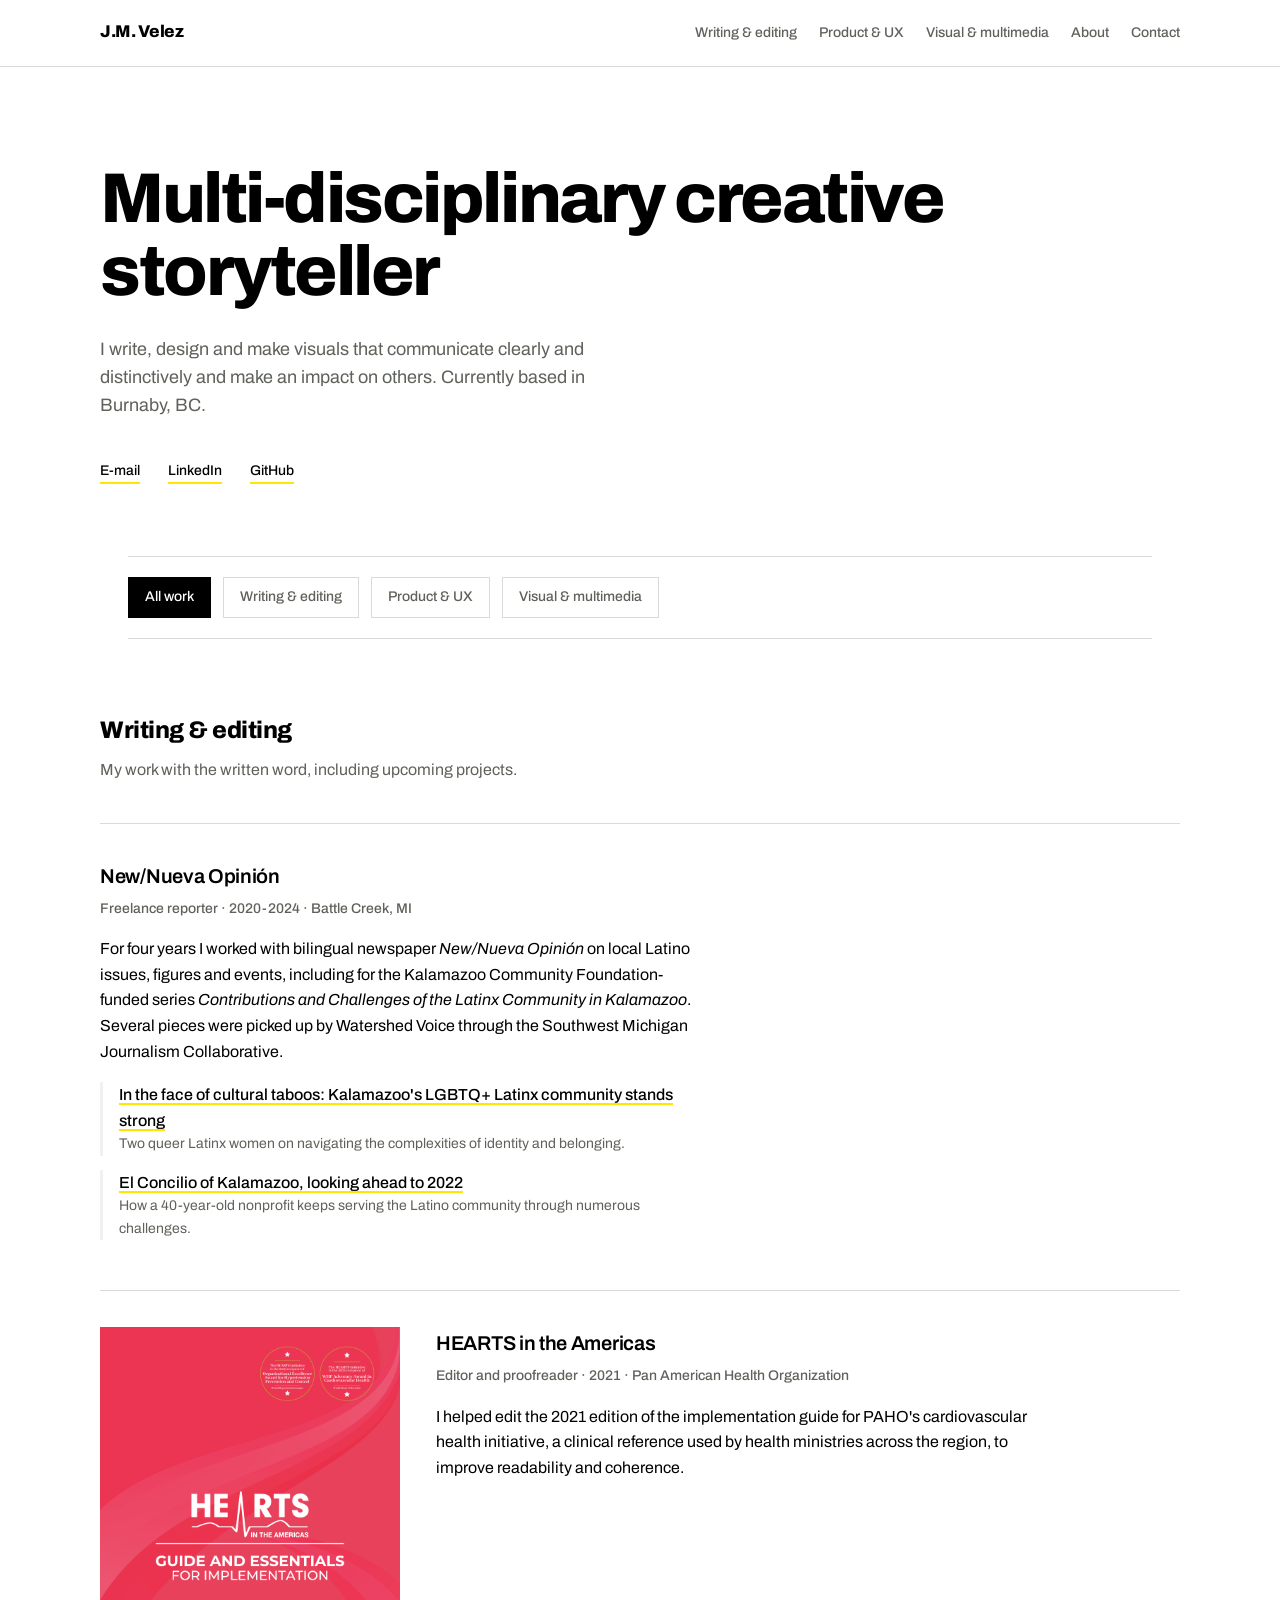
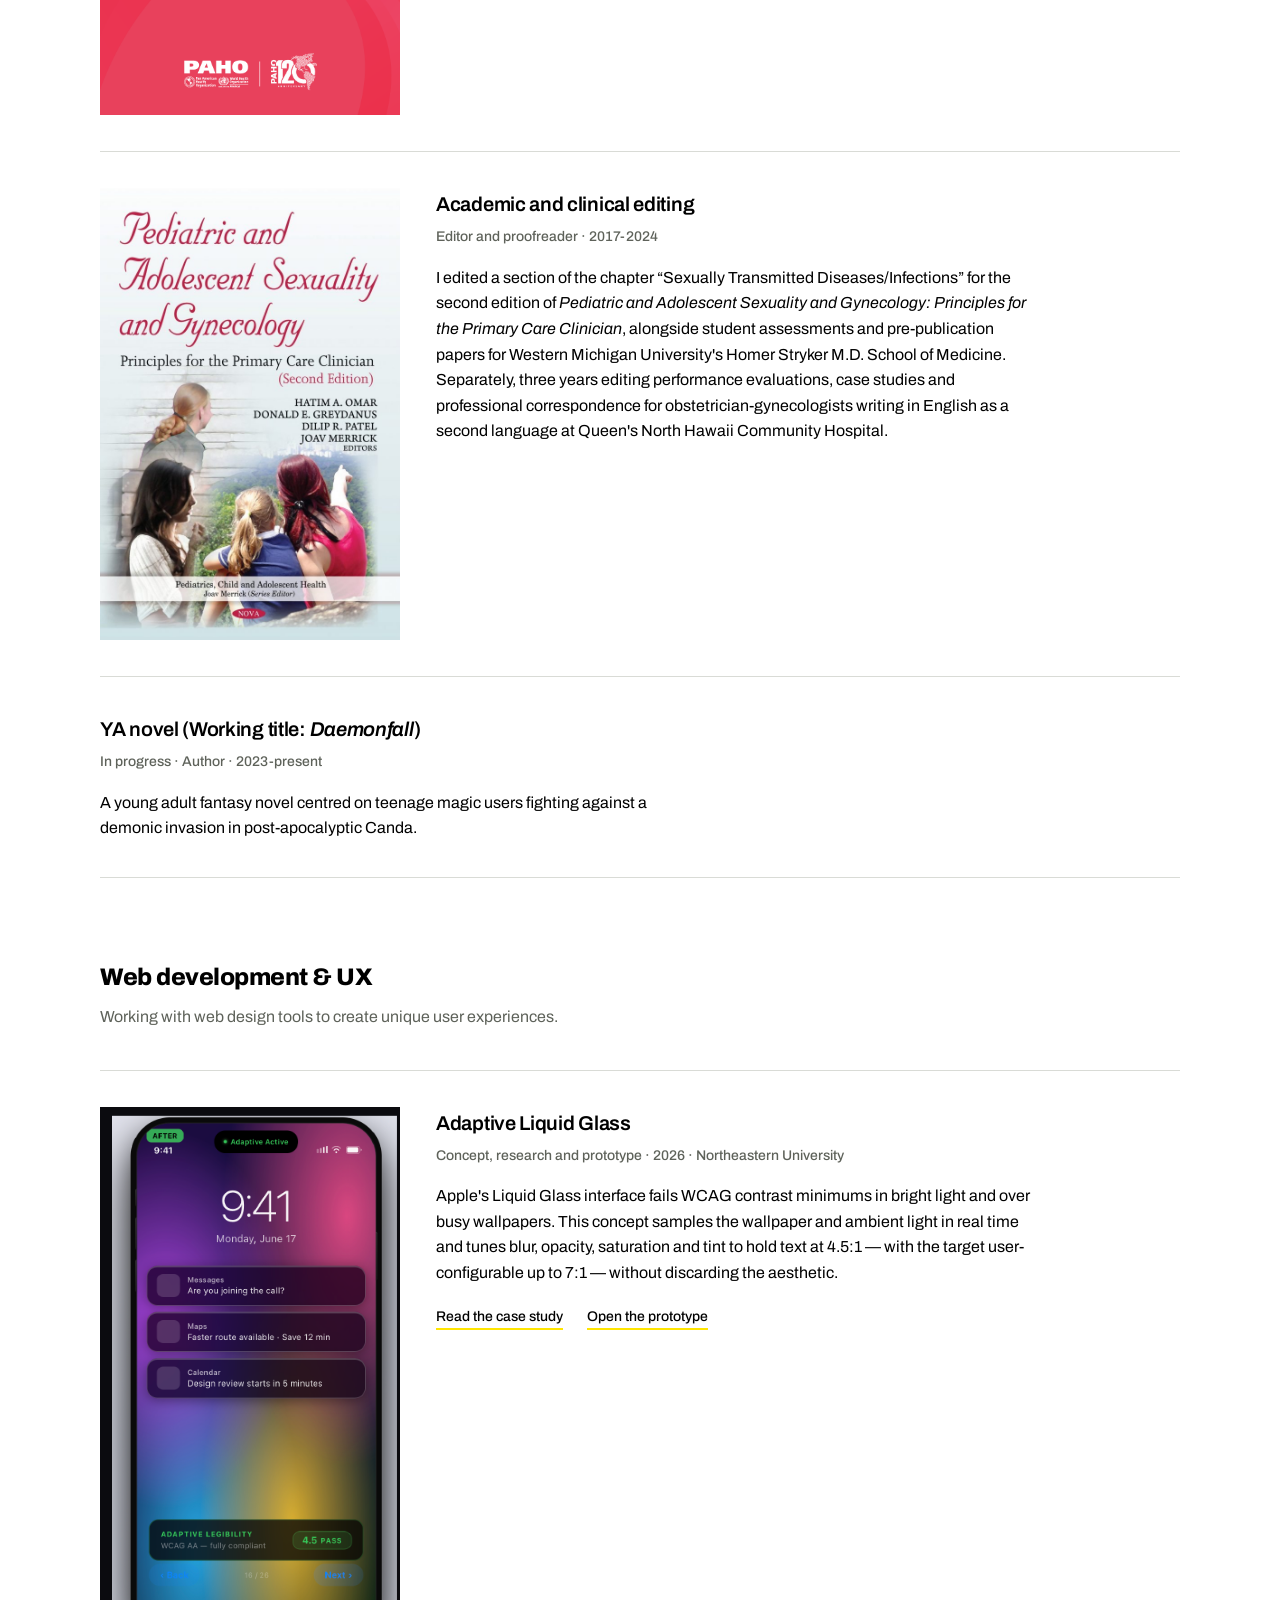
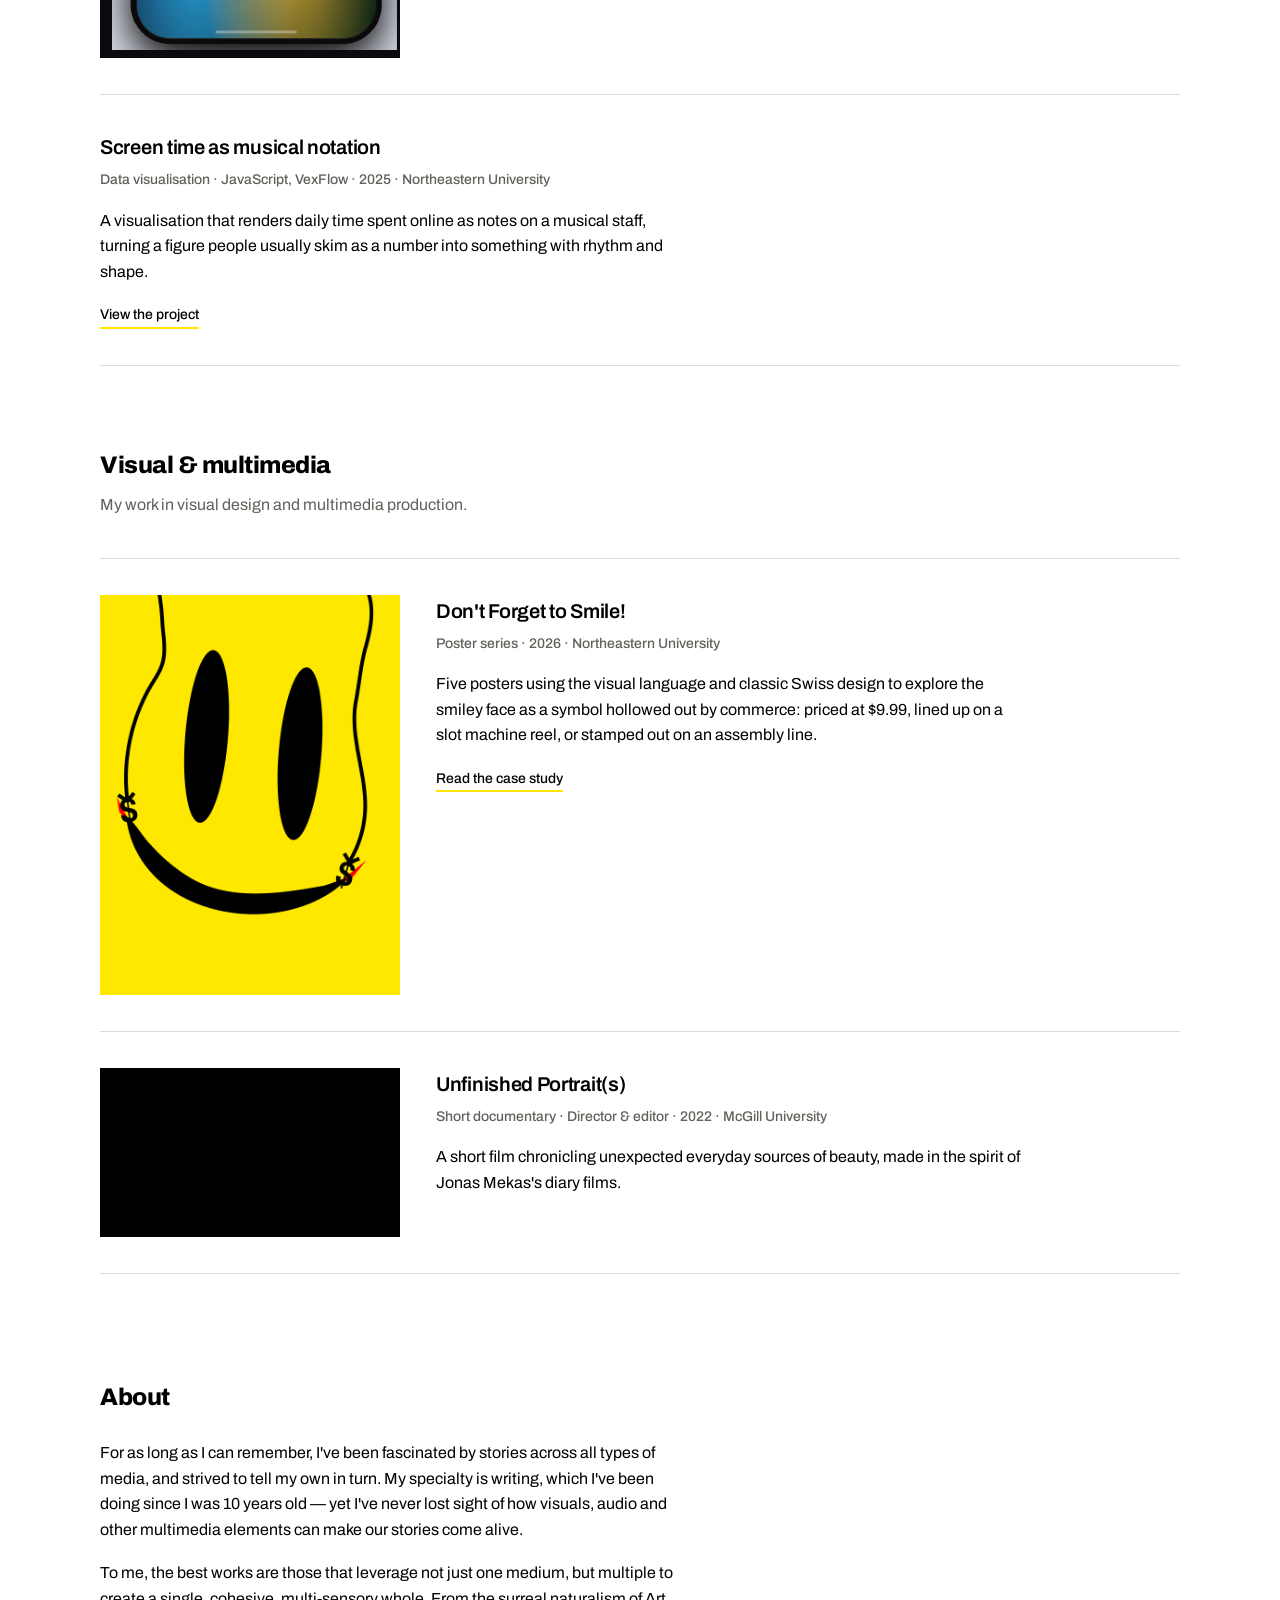
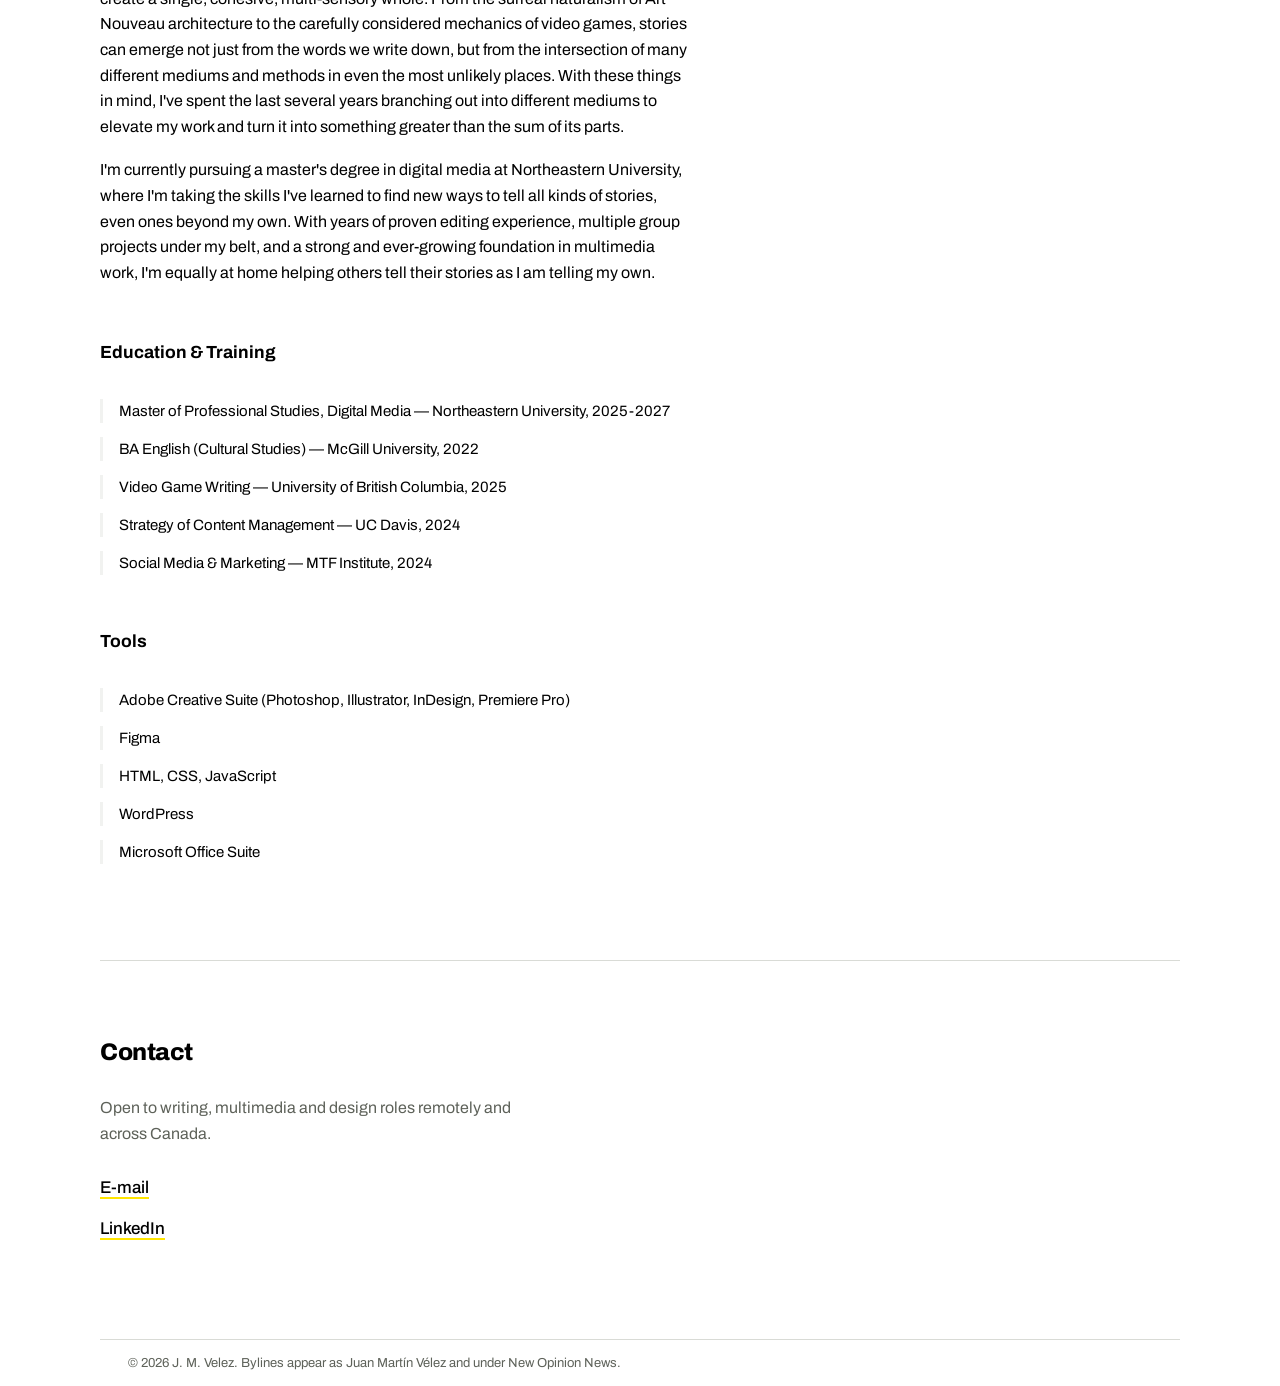
==== index.html @ f10f0e11 "Add files via upload" ====
<!DOCTYPE html>
<html lang="en">
<head>
<meta charset="utf-8">
<meta name="viewport" content="width=device-width, initial-scale=1">
<title>J.M. Velez — Multi-disciplinary storyteller</title>
<meta name="description" content="Portfolio of J.M. Velez: bilingual reporting and editing, UX and product design, and graphic design. Based in Burnaby, BC.">
<link rel="preconnect" href="https://fonts.googleapis.com">
<link rel="preconnect" href="https://fonts.gstatic.com" crossorigin>
<link href="https://fonts.googleapis.com/css2?family=Archivo:wght@400;500;600;800&display=swap" rel="stylesheet">
<link rel="stylesheet" href="style.css">
</head>
<body>

<header class="masthead">
  <div class="shell masthead-inner">
    <a class="wordmark" href="#top">J.M. Velez</a>
    <nav>
      <a href="#writing">Writing &amp; editing</a>
      <a href="#product">Product &amp; UX</a>
      <a href="#visual">Visual &amp; multimedia</a>
      <a href="#about">About</a>
      <a href="#contact">Contact</a>
    </nav>
  </div>
</header>

<main id="top">

<!-- ===== HERO — rewrite in your own voice ===== -->
<section class="shell hero">
  <h1>Multi-disciplinary creative storyteller</h1>
  <p>I write, design and make visuals that communicate clearly and distinctively and make an impact on others. Currently based in Burnaby, BC.</p>
  <div class="hero-meta">
    <a href="mailto:jmvelez1196a@gmail.com">E-mail</a>
    <a href="https://www.linkedin.com/in/jmvelezwriting/">LinkedIn</a>
    <a href="https://github.com/aoiihana">GitHub</a>
  </div>
</section>

<div class="shell">
  <div class="filter" role="group" aria-label="Filter work by discipline">
    <button type="button" data-track="all" aria-pressed="true">All work</button>
    <button type="button" data-track="writing" aria-pressed="false">Writing &amp; editing</button>
    <button type="button" data-track="product" aria-pressed="false">Product &amp; UX</button>
    <button type="button" data-track="visual" aria-pressed="false">Visual &amp; multimedia</button>
  </div>
</div> 

<!-- ===== WRITING ===== -->
<section class="shell track" id="writing" data-track="writing">
  <h2>Writing &amp; editing</h2>
  <p class="track-note">My work with the written word, including upcoming projects. </p>

  <article class="entry wide">
    <div>
      <h3>New/Nueva Opinión</h3>
      <p class="role">Freelance reporter · 2020-2024 · Battle Creek, MI</p>
      <p class="blurb">For four years I worked with bilingual newspaper <em>New/Nueva Opinión</em> on local Latino issues, figures and events, including for the Kalamazoo Community Foundation-funded series <em>Contributions and Challenges of the Latinx Community
         in Kalamazoo</em>. Several
         pieces were picked up by Watershed Voice through the Southwest Michigan
         Journalism Collaborative.</p>
      <ul class="clips">
        <li>
          <a href="https://watershedvoice.com/2022/02/15/in-the-face-of-cultural-taboos-kalamazoos-lgbtq-latinx-community-stands-strong/">In the face of cultural taboos: Kalamazoo's LGBTQ+ Latinx community stands strong</a>
          <span>Two queer Latinx women on navigating the complexities of identity and belonging.</span>
        </li>
        <li>
          <a href="https://watershedvoice.com/2022/01/18/el-concilio-of-kalamazoo-looking-ahead-to-2022/">El Concilio of Kalamazoo, looking ahead to 2022</a>
          <span>How a 40-year-old nonprofit keeps serving the Latino community through numerous challenges.</span>
        </li>
        <li>
          <!-- TODO: add the Issuu or Watershed Voice URL for this piece 
          <a href="#">Accomplishing the Dream: Rosamaria Labra-Hall's journey toward homeownership</a>
          <span>A realtor on language barriers, credit and the Hispanic homeownership gap.</span>-->
        </li>
      </ul>
    </div>
  </article>

  <article class="entry">
    <figure>
      <img src="images/hearts-cover.png" alt="Cover of the PAHO HEARTS in the Americas implementation guide">
    </figure>
    <div>
      <h3>HEARTS in the Americas</h3>
      <p class="role">Editor and proofreader · 2021 · Pan American Health Organization</p>
      <p class="blurb">I helped edit the 2021 edition of the implementation guide for PAHO's
         cardiovascular health initiative, a clinical reference used by health ministries
         across the region, to improve readability and coherence.</p>
    </div>
  </article>

  <article class="entry">
    <figure>
      <img src="images/pediatric-gynecology-cover.jpg" alt="Cover of Pediatric and Adolescent Sexuality and Gynecology, second edition">
    </figure>
    <div>
      <h3>Academic and clinical editing</h3>
      <p class="role">Editor and proofreader · 2017-2024</p>
      <p class="blurb">I edited a section of the chapter “Sexually Transmitted
         Diseases/Infections” for the second edition of <em>Pediatric and Adolescent
         Sexuality and Gynecology: Principles for the Primary Care Clinician</em>, alongside
         student assessments and pre-publication papers for Western Michigan University's
         Homer Stryker M.D. School of Medicine. Separately, three years editing
         performance evaluations, case studies and professional correspondence for
         obstetrician-gynecologists writing in English as a second language at Queen's
         North Hawaii Community Hospital.</p>
      <!-- TODO: if you have written praise from any of these authors, add it as a
           <blockquote> here. It would be the strongest thing on this page. -->
    </div>
  </article>
  <article class="entry wide">
    <div>
      <h3>YA novel (Working title: <i>Daemonfall</i>)</h3>
      <p class="role">In progress · Author · 2023-present</p>
      <p class="blurb">A young adult fantasy novel centred on teenage magic users fighting against a demonic invasion in post-apocalyptic Canda.</p>
    </div>
    <!--TODO: add excerpt maybe?-->
  </article>
</section>

<!-- ===== PRODUCT & UX ===== -->
<section class="shell track" id="product" data-track="product">
  <h2>Web development &amp; UX</h2>
  <p class="track-note">Working with web design tools to create unique user experiences.</p>

  <article class="entry">
    <figure>
      <img src="images/lg-after.png" alt="iOS lock screen with Adaptive Liquid Glass active, showing a 4.5:1 contrast pass indicator">
    </figure>
    <div>
      <h3>Adaptive Liquid Glass</h3>
      <p class="role">Concept, research and prototype · 2026 · Northeastern University</p>
      <p class="blurb">Apple's Liquid Glass interface fails WCAG contrast minimums in
         bright light and over busy wallpapers. This concept samples the wallpaper and
         ambient light in real time and tunes blur, opacity, saturation and tint to hold
         text at 4.5:1 — with the target user-configurable up to 7:1 — without discarding
         the aesthetic.</p>
      <div class="links">
        <a href="liquid-glass.html">Read the case study</a>
        <!-- TODO: paste your Figma prototype share link here -->
        <a href="">Open the prototype</a>
      </div>
    </div>
  </article>

  <article class="entry wide">
    <div>
      <h3>Screen time as musical notation</h3>
      <p class="role">Data visualisation · JavaScript, VexFlow · 2025 · Northeastern University</p>
      <p class="blurb">A visualisation that renders daily time spent online as notes on a
         musical staff, turning a figure people usually skim as a number into something
         with rhythm and shape.</p>
      <div class="links">
        <a href="https://aoiihana.github.io/dgm6109/term/final/">View the project</a>
      </div>
    </div>
  </article>
</section>

<!-- ===== VISUAL & MULTIMEDIA ===== -->
<section class="shell track" id="visual" data-track="visual">
  <h2>Visual &amp; multimedia</h2>
  <p class="track-note">My work in visual design and multimedia production.</p>

  <article class="entry">
    <figure>
      <img src="images/a-price-you-cant-refuse.png" alt="Poster: a yellow smiley face whose mouth is a rope strung between two dollar signs shaped like fish hooks">
    </figure>
    <div>
      <h3>Don't Forget to Smile!</h3>
      <p class="role">Poster series · 2026 · Northeastern University</p>
      <p class="blurb">Five posters using the visual language and classic Swiss design to explore the smiley face as a
         symbol hollowed out by commerce: priced at $9.99, lined up on a
         slot machine reel, or stamped out on an assembly line.</p>
      <div class="links">
        <a href="dont-forget-to-smile.html">Read the case study</a>
      </div>
    </div>
  </article>

  <article class="entry">
    <figure>
      <iframe 
          width="560" 
          height="315" 
          src="https://youtube.com/embed/m0yr31wLhBU" 
          title="YouTube video player" 
          frameborder="0" 
          allow="accelerometer; autoplay; clipboard-write; encrypted-media; gyroscope; picture-in-picture; web-share" 
          allowfullscreen>
       </iframe>
    </figure>
    <div>
      <h3>Unfinished Portrait(s)</h3>
      <p class="role">Short documentary · Director & editor · 2022 · McGill University</p>
      <p class="blurb">A short film chronicling unexpected everyday sources of beauty,
         made in the spirit of Jonas Mekas's diary films.</p>
      <!--<div class="links">
        
      </div>-->
    </div>
  </article>
</section>

<!-- ===== ABOUT ===== -->
<section class="shell about" id="about">
  <h2>About</h2>
  <p>
     For as long as I can remember, I've been fascinated by stories across all types of media, and strived to tell my own in turn.
     My specialty is writing, which I've been doing since I was 10 years old — yet I've never lost sight of how visuals, audio and other multimedia elements can make our stories come alive.
  </p>
  <p>
     To me, the best works are those that leverage not just one medium, but multiple to create a single, cohesive, multi-sensory whole. 
     From the surreal naturalism of Art Nouveau architecture to the carefully considered mechanics of video games, stories can emerge not just from the words we write down, but from the intersection of many different mediums and methods in even the most unlikely places.
     With these things in mind, I've spent the last several years branching out into different mediums to elevate my work and turn it into something greater than the sum of its parts.
  </p>
  <p>
     I'm currently pursuing a master's degree in digital media at Northeastern University, where I'm taking the skills I've learned to find new ways to tell all kinds of stories, even ones beyond my own. 
     With years of proven editing experience, multiple group projects under my belt, and a strong and ever-growing foundation in multimedia work, I'm equally at home helping others tell their stories as I am telling my own.
  </p>

  <ul class="cred">
  <h3>Education & Training</h3>
    <li>Master of Professional Studies, Digital Media — Northeastern University, 2025-2027</li>
    <li>BA English (Cultural Studies) — McGill University, 2022</li>
    <li>Video Game Writing — University of British Columbia, 2025</li>
    <li>Strategy of Content Management — UC Davis, 2024</li>
    <li>Social Media &amp; Marketing — MTF Institute, 2024</li>
  </ul>
  <ul class="cred">
  <h3>Tools</h3>
    <li>Adobe Creative Suite (Photoshop, Illustrator, InDesign, Premiere Pro)</li>
    <li>Figma</li>
    <li>HTML, CSS, JavaScript</li>
    <li>WordPress</li>
    <li>Microsoft Office Suite</li>
  </ul>
</section>

<!-- ===== CONTACT ===== -->
<section class="shell contact" id="contact">
  <h2>Contact</h2>
  <p>Open to writing, multimedia and design roles remotely and across Canada.</p>
  <div class="contact-list">
    <div><a href="mailto:jmvelez1196a@gmail.com">E-mail</a></div>
    <div><a href="https://www.linkedin.com/in/jmvelezwriting/">LinkedIn</a></div>
    <!-- <div><a href="JM_Velez_resume.pdf">Download résumé (PDF)</a></div> -->
  </div>
</section>

</main>

<footer class="shell">
  <p>© 2026 J. M. Velez. Bylines appear as Juan Martín Vélez and under New Opinion News.</p>
</footer>

<script>
  const buttons = document.querySelectorAll('.filter button');
  const tracks  = document.querySelectorAll('.track');

  buttons.forEach(function(btn){
    btn.addEventListener('click', function(){
      const choice = btn.dataset.track;
      buttons.forEach(function(b){ b.setAttribute('aria-pressed', String(b === btn)); });
      tracks.forEach(function(section){
        section.hidden = !(choice === 'all' || section.dataset.track === choice);
      });
    });
  });
</script>

</body>
</html>
---- style.css ----
/* ==========================================================
   JM Velez — portfolio
   Edit colours, type and spacing here; all pages use this file.
   ========================================================== */

:root{
  --paper:#FFFFFF;
  --wash:#F1F2F0;
  --ink:#000000;
  --mute:#5E625A;
  --rule:#D9DBD6;
  --mark:#FFE500;
  --measure:66ch;
}

*{box-sizing:border-box}
html{-webkit-text-size-adjust:100%;scroll-behavior:smooth}

body{
  margin:0;
  background:var(--paper);
  color:var(--ink);
  font-family:'Archivo','Helvetica Neue',Arial,sans-serif;
  font-size:16px;
  line-height:1.6;
}

a{color:inherit}
img{max-width:100%;height:auto;display:block}
iframe{max-width:100%;border:0}

:focus-visible{outline:2px solid var(--ink);outline-offset:3px}

.shell{max-width:1080px;margin:0 auto;padding:0 28px}
.narrow{max-width:760px;margin:0 auto;padding:0 28px}

/* ---------- masthead ---------- */

.masthead{
  position:sticky;top:0;z-index:10;
  background:var(--paper);
  border-bottom:1px solid var(--rule);
}

.masthead-inner{
  display:flex;flex-wrap:wrap;gap:16px 32px;
  align-items:baseline;justify-content:space-between;
  padding:18px 0;
}

.wordmark{font-weight:800;font-size:17px;letter-spacing:-0.02em;text-decoration:none}

.masthead nav{display:flex;flex-wrap:wrap;gap:22px;font-size:14px;font-weight:500}
.masthead nav a{
  text-decoration:none;color:var(--mute);
  padding-bottom:2px;border-bottom:2px solid transparent;
}
.masthead nav a:hover,.masthead nav a:focus-visible{color:var(--ink);border-bottom-color:var(--mark)}

/* ---------- hero ---------- */

.hero{padding:96px 0 72px}

.hero h1{
  margin:0;font-weight:800;
  font-size:clamp(2.3rem,6vw,4.4rem);
  line-height:1.03;letter-spacing:-0.035em;max-width:22ch;
}

.hero p{margin:28px 0 0;max-width:54ch;font-size:1.125rem;line-height:1.55;color:var(--mute)}

.hero-meta{margin-top:40px;display:flex;flex-wrap:wrap;gap:10px 28px;font-size:14px;font-weight:500}
.hero-meta a{text-decoration:none;border-bottom:2px solid var(--mark)}

/* ---------- filter ---------- */

.filter{
  border-top:1px solid var(--rule);border-bottom:1px solid var(--rule);
  padding:20px 0;display:flex;flex-wrap:wrap;gap:12px;
}

.filter button{
  font:inherit;font-size:14px;font-weight:500;
  background:none;border:1px solid var(--rule);color:var(--mute);
  padding:8px 16px;cursor:pointer;
}
.filter button:hover{color:var(--ink);border-color:var(--ink)}
.filter button[aria-pressed="true"]{background:var(--ink);border-color:var(--ink);color:var(--paper)}

/* ---------- work index ---------- */

.track{padding:72px 0 8px}
.track > h2{margin:0 0 8px;font-size:1.5rem;font-weight:800;letter-spacing:-0.02em}
.track > .track-note{margin:0 0 40px;max-width:var(--measure);color:var(--mute)}

.entry{
  display:grid;grid-template-columns:300px 1fr;gap:36px;
  padding:36px 0;border-top:1px solid var(--rule);
}
.entry:last-child{border-bottom:1px solid var(--rule)}
.entry.wide{grid-template-columns:1fr}

.entry figure{margin:0}
.entry figure img{width:100%;background:var(--wash)}
.entry figure figcaption{margin-top:10px;font-size:13px;color:var(--mute)}

/* Embedded video (YouTube/Vimeo). Fills the column and keeps 16:9,
   overriding the width/height attributes on the iframe itself. */
.entry figure iframe{
  width:100%;
  height:auto;
  aspect-ratio:16/9;
  display:block;
  background:var(--ink);
}

/* Video is 16:9, so a 300px column makes it tiny. Add class="entry media"
   alongside class="entry" to widen the figure column for that row. */
.entry.media{grid-template-columns:460px 1fr}

.entry h3{margin:0;font-size:1.25rem;font-weight:600;letter-spacing:-0.015em}
.entry .role{margin:6px 0 0;font-size:14px;font-weight:500;color:var(--mute)}
.entry .blurb{margin:16px 0 0;max-width:var(--measure)}

.entry .links{margin:20px 0 0;display:flex;flex-wrap:wrap;gap:10px 24px;font-size:14px;font-weight:500}
.entry .links a{text-decoration:none;border-bottom:2px solid var(--mark)}

.clips{margin:18px 0 0;padding:0;list-style:none;display:grid;gap:14px;max-width:var(--measure)}
.clips li{padding-left:16px;border-left:3px solid var(--wash)}
.clips a{font-weight:500;text-decoration:none;border-bottom:2px solid var(--mark)}
.clips span{display:block;font-size:14px;color:var(--mute)}

/* ---------- about + contact ---------- */

.about{padding:96px 0}
.about h2,.contact h2{margin:0 0 24px;font-size:1.5rem;font-weight:800;letter-spacing:-0.02em}
.about p{margin:0 0 18px;max-width:var(--measure)}

.cred{margin:36px 0 0;padding:0;list-style:none;display:grid;gap:14px;max-width:var(--measure);font-size:15px}
.cred li{padding-left:16px;border-left:3px solid var(--wash)}

.contact{padding:72px 0 96px;border-top:1px solid var(--rule)}
.contact p{margin:0 0 28px;max-width:48ch;color:var(--mute)}
.contact-list{display:grid;gap:14px;font-size:1.0625rem;font-weight:500}
.contact-list a{text-decoration:none;border-bottom:2px solid var(--mark)}

footer{border-top:1px solid var(--rule);padding:28px 0 48px;font-size:13px;color:var(--mute)}

/* ---------- case study pages ---------- */

.case-hero{padding:80px 0 48px}
.case-hero .kicker{margin:0 0 14px;font-size:14px;font-weight:500;color:var(--mute)}
.case-hero h1{
  margin:0;font-weight:800;
  font-size:clamp(2.1rem,5.2vw,3.6rem);
  line-height:1.05;letter-spacing:-0.03em;
}
.case-hero .standfirst{margin:24px 0 0;font-size:1.1875rem;line-height:1.55;max-width:60ch}

.facts{
  margin:44px 0 0;padding:24px 0;
  border-top:1px solid var(--rule);border-bottom:1px solid var(--rule);
  display:grid;grid-template-columns:repeat(auto-fit,minmax(170px,1fr));gap:24px;
}
.facts div{font-size:14px}
.facts dt{color:var(--mute);margin-bottom:4px}
.facts dd{margin:0;font-weight:500}

.case-body{padding:8px 0 40px}
.case-body h2{margin:64px 0 16px;font-size:1.5rem;font-weight:800;letter-spacing:-0.02em}
.case-body h3{margin:36px 0 10px;font-size:1.125rem;font-weight:600}
.case-body p{margin:0 0 18px}
.case-body ul{margin:0 0 18px;padding-left:20px}
.case-body li{margin-bottom:8px}
.case-body blockquote{
  margin:28px 0;padding:4px 0 4px 20px;
  border-left:3px solid var(--mark);
  font-size:1.0625rem;
}

.plate{margin:40px 0}
.plate img{width:100%;background:var(--wash)}
.plate figcaption{margin-top:12px;font-size:14px;color:var(--mute)}

.gallery{
  margin:40px 0;display:grid;
  grid-template-columns:repeat(auto-fit,minmax(230px,1fr));gap:28px;
}
.gallery figure{margin:0}
.gallery img{width:100%;background:var(--wash)}
.gallery figcaption{margin-top:10px;font-size:13px;line-height:1.45;color:var(--mute)}
.gallery strong{color:var(--ink);font-weight:600;display:block}

.screens{
  margin:40px 0;display:grid;
  grid-template-columns:repeat(auto-fit,minmax(200px,1fr));gap:28px;align-items:start;
}
.screens figure{margin:0}
.screens figcaption{margin-top:10px;font-size:13px;line-height:1.45;color:var(--mute)}

.case-cta{
  margin:56px 0 0;padding:28px 0;
  border-top:1px solid var(--rule);border-bottom:1px solid var(--rule);
  display:flex;flex-wrap:wrap;gap:14px 28px;font-weight:500;
}
.case-cta a{text-decoration:none;border-bottom:2px solid var(--mark)}

.case-foot{padding:48px 0 96px;font-size:15px}
.case-foot a{text-decoration:none;border-bottom:2px solid var(--mark);font-weight:500}

/* ---------- responsive ---------- */

@media (max-width:720px){
  .entry{grid-template-columns:1fr;gap:22px}
  .entry.media{grid-template-columns:1fr}
  .entry figure{max-width:340px}
  .entry.media figure{max-width:none}
  .hero{padding:64px 0 48px}
  .track{padding:56px 0 8px}
  .case-hero{padding:56px 0 36px}
}

@media (prefers-reduced-motion:reduce){
  html{scroll-behavior:auto}
  *{transition:none!important;animation:none!important}
}
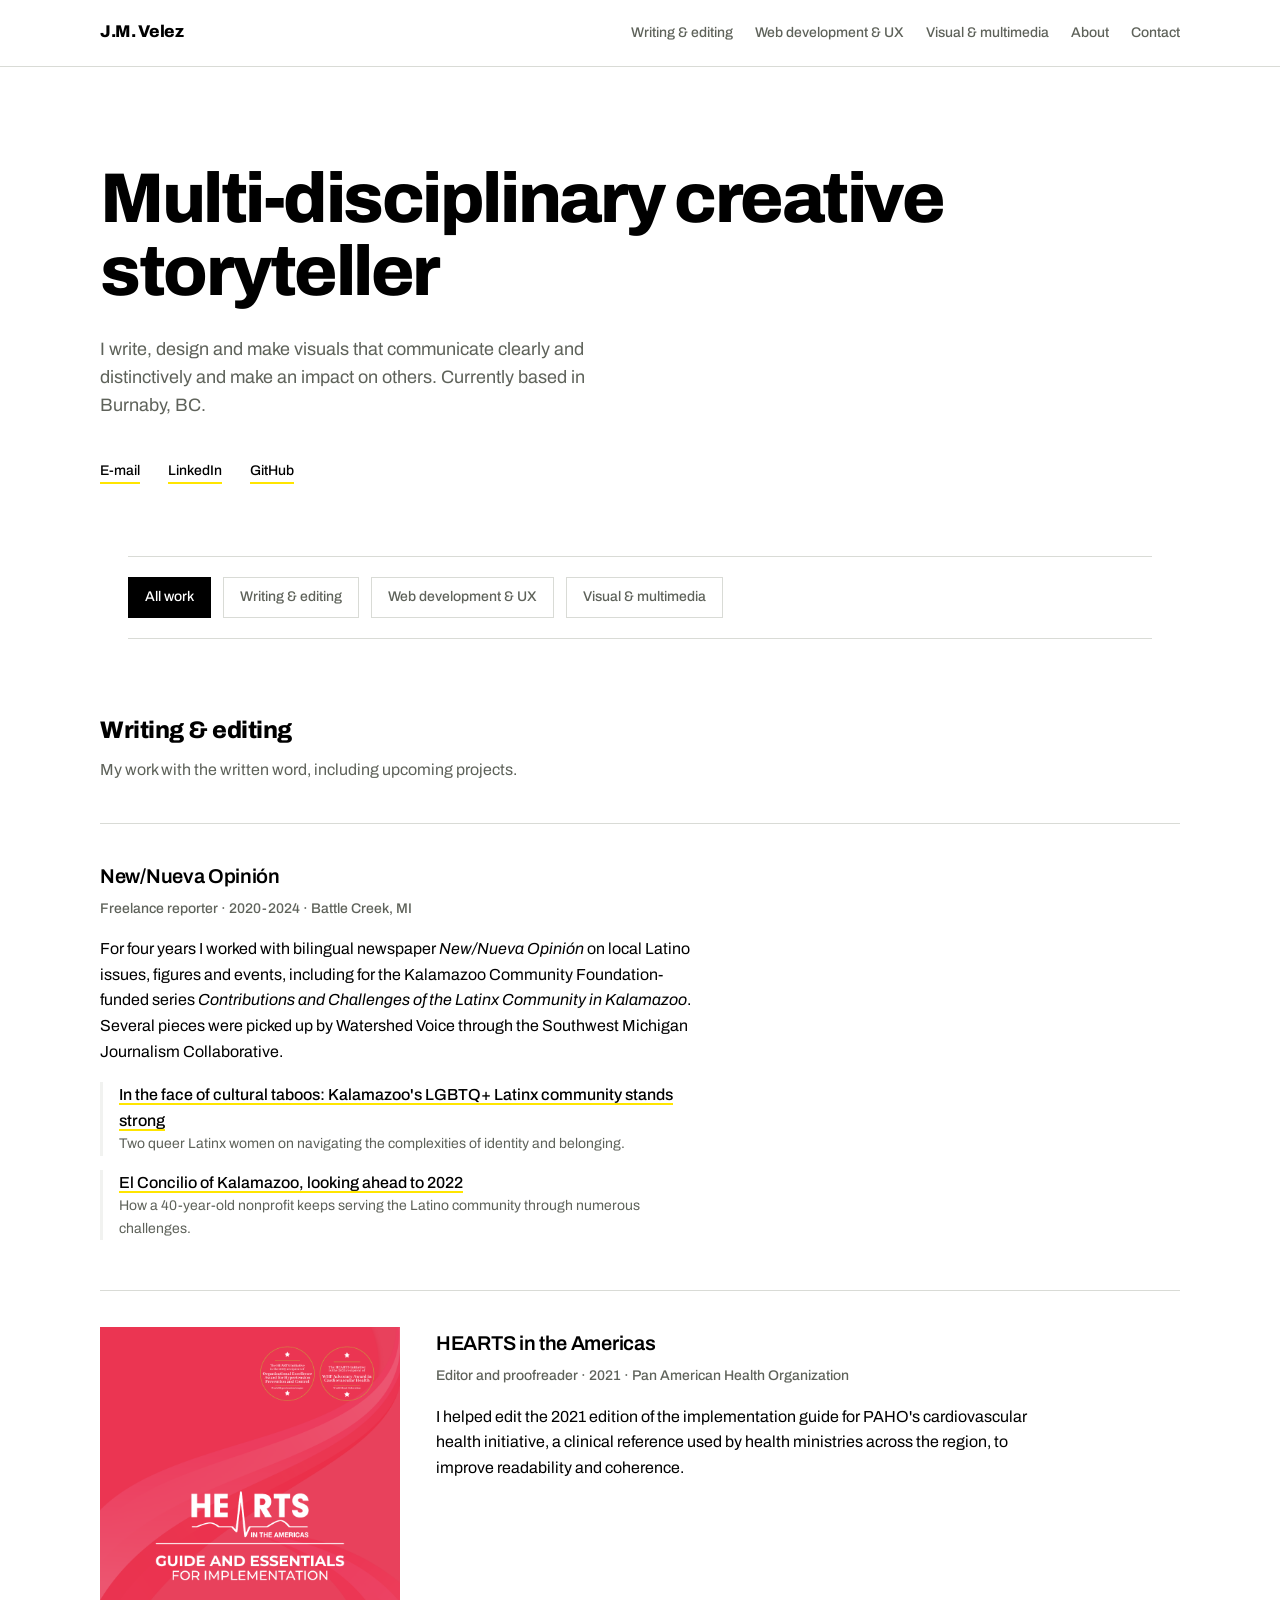
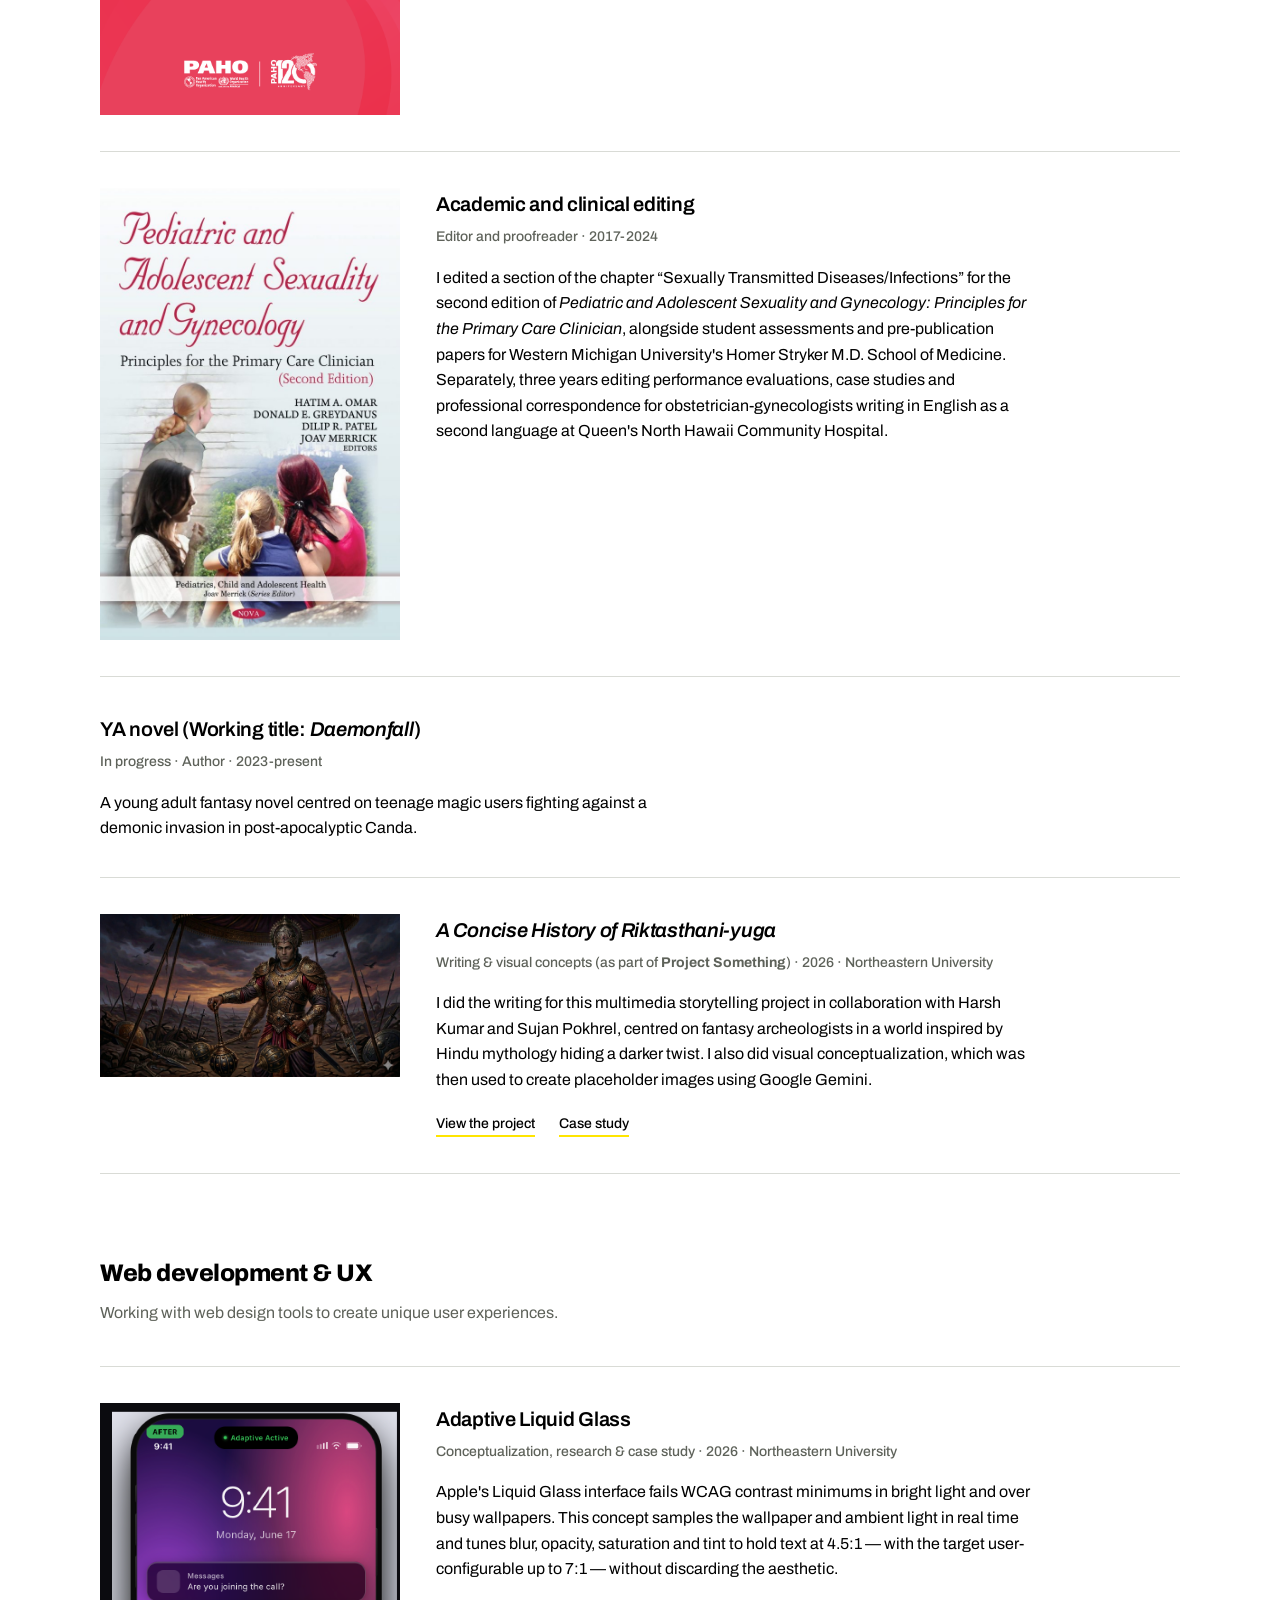
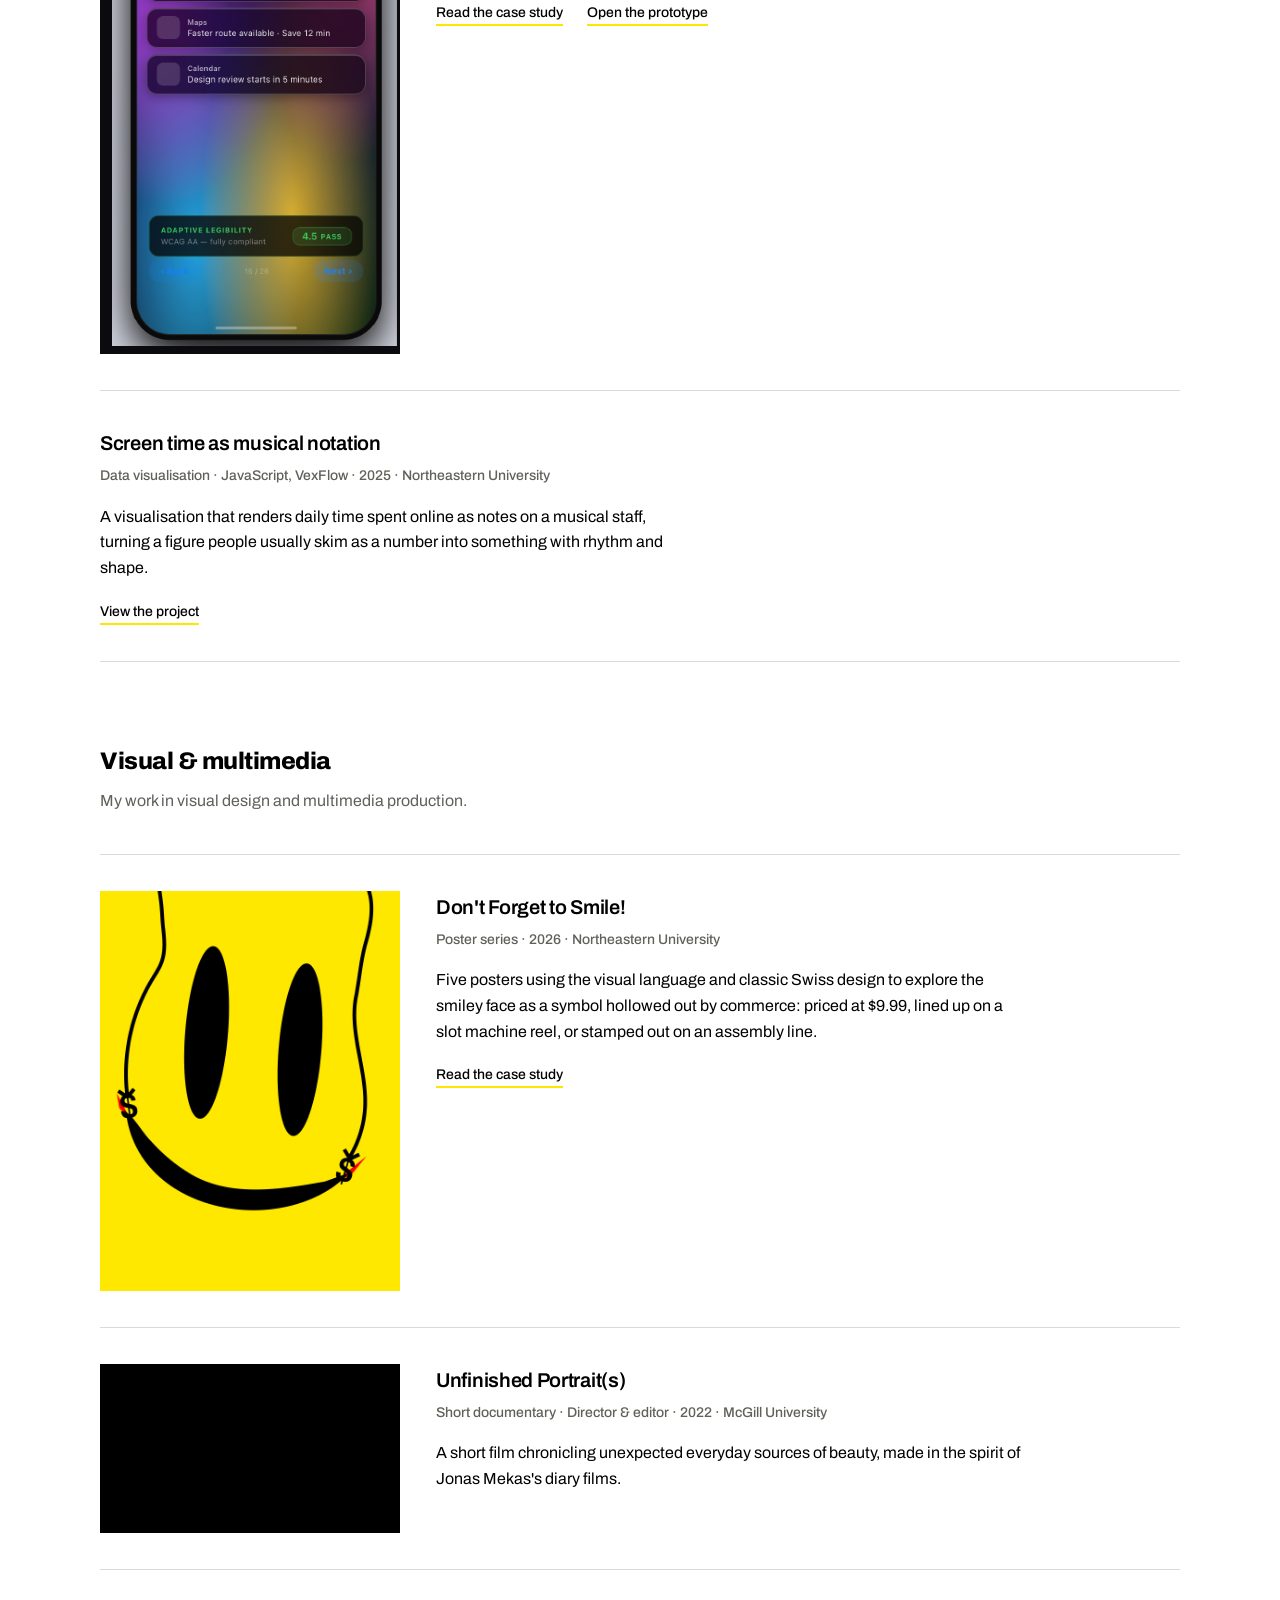
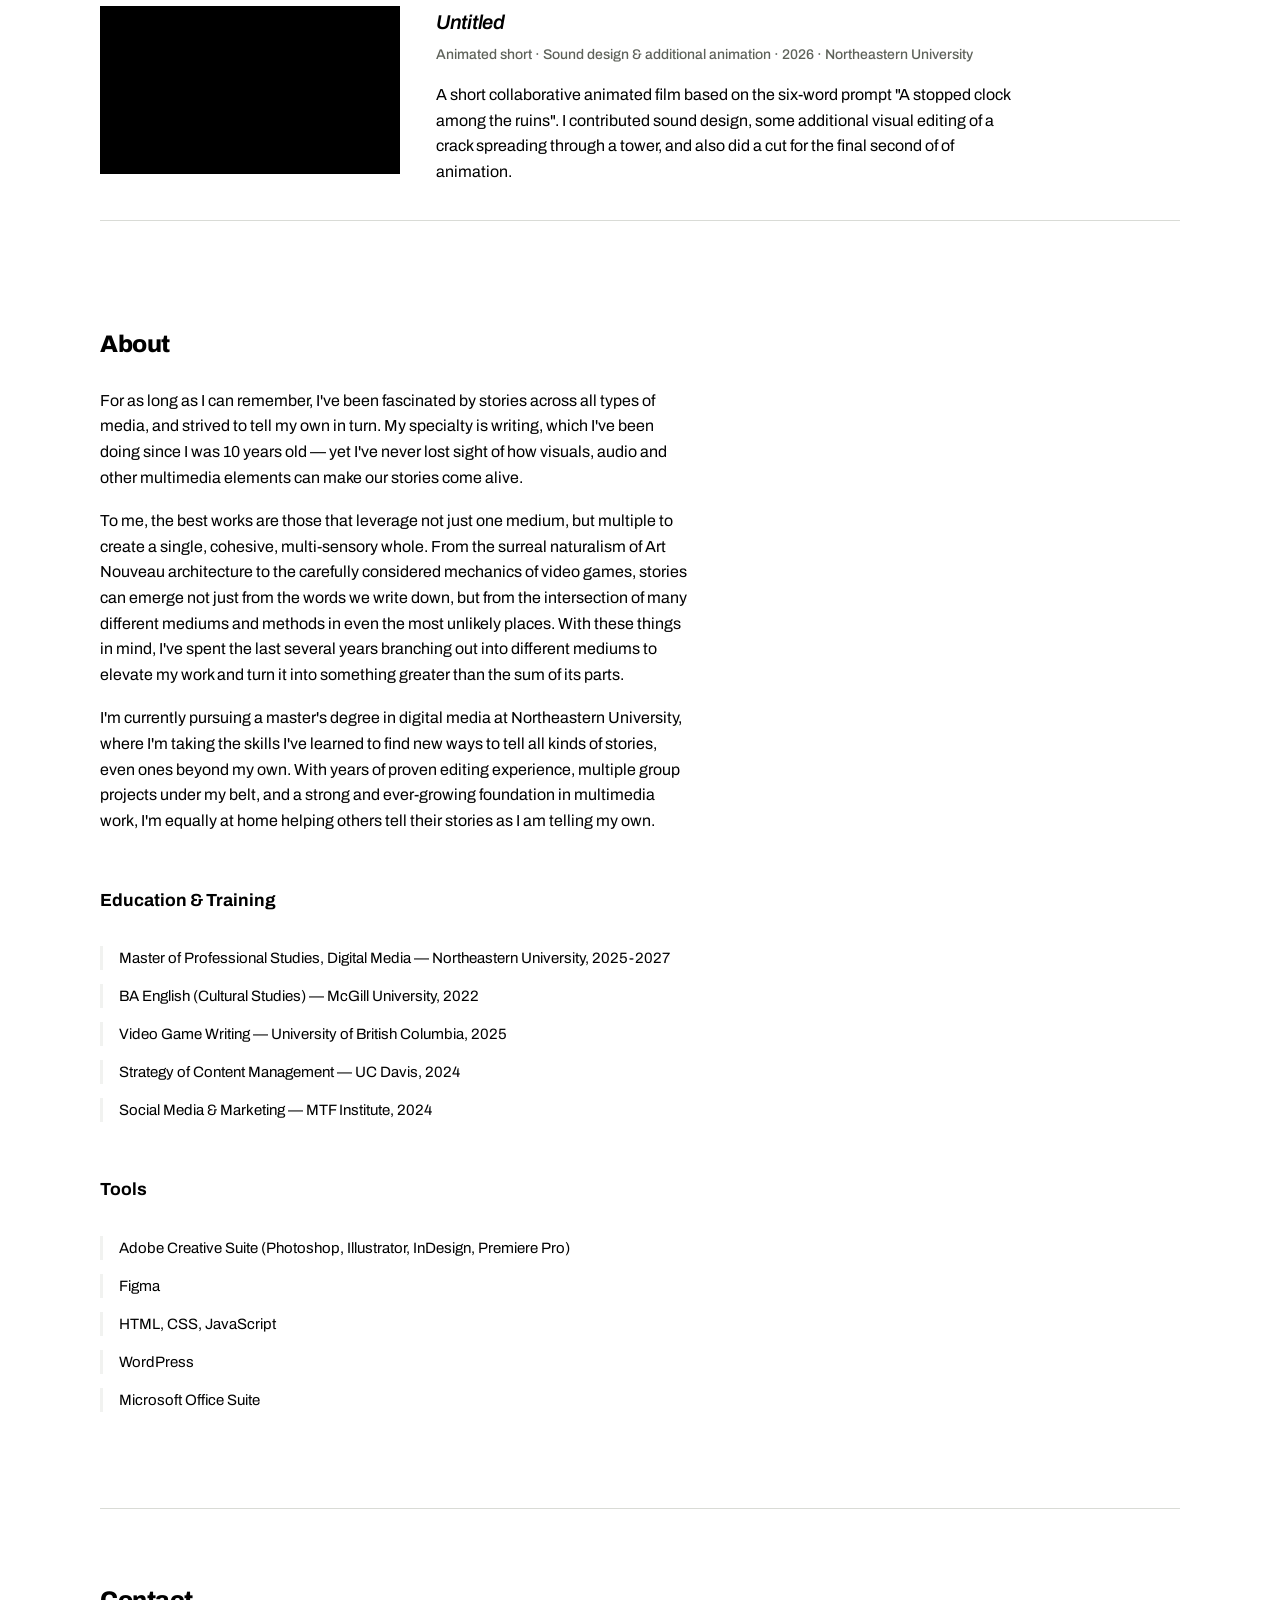
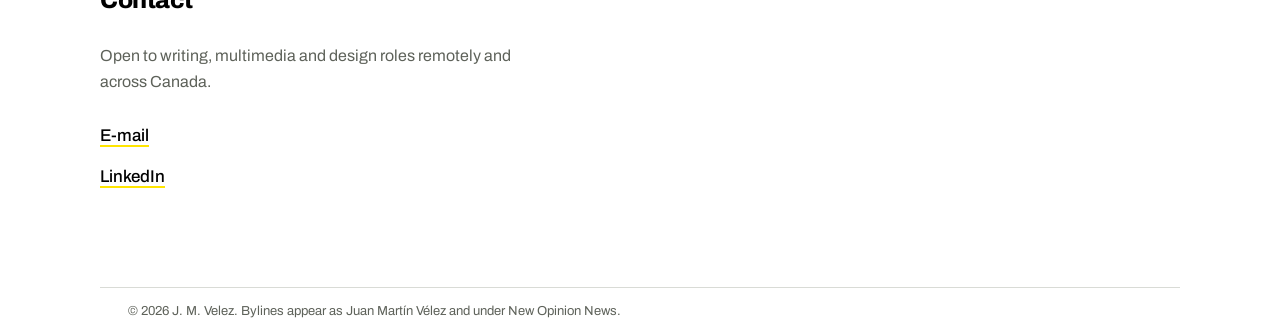
==== commit 6c955a3c: "Add files via upload" ====
--- a/index.html
+++ b/index.html
@@ -17,7 +17,7 @@
     <a class="wordmark" href="#top">J.M. Velez</a>
     <nav>
       <a href="#writing">Writing &amp; editing</a>
-      <a href="#product">Product &amp; UX</a>
+      <a href="#product">Web development &amp; UX</a>
       <a href="#visual">Visual &amp; multimedia</a>
       <a href="#about">About</a>
       <a href="#contact">Contact</a>
@@ -27,7 +27,7 @@
 
 <main id="top">
 
-<!-- ===== HERO — rewrite in your own voice ===== -->
+<!-- ===== HERO ===== -->
 <section class="shell hero">
   <h1>Multi-disciplinary creative storyteller</h1>
   <p>I write, design and make visuals that communicate clearly and distinctively and make an impact on others. Currently based in Burnaby, BC.</p>
@@ -42,7 +42,7 @@
   <div class="filter" role="group" aria-label="Filter work by discipline">
     <button type="button" data-track="all" aria-pressed="true">All work</button>
     <button type="button" data-track="writing" aria-pressed="false">Writing &amp; editing</button>
-    <button type="button" data-track="product" aria-pressed="false">Product &amp; UX</button>
+    <button type="button" data-track="product" aria-pressed="false">Web development &amp; UX</button>
     <button type="button" data-track="visual" aria-pressed="false">Visual &amp; multimedia</button>
   </div>
 </div> 
@@ -118,6 +118,23 @@
     </div>
     <!--TODO: add excerpt maybe?-->
   </article>
+  <article class="entry">
+    <figure>
+      <img src="images/project_arqueologos_hero_image.png" alt="Concept art for Project Arqueologos, featuring the design of the villainous Asura king on the battlefield.">
+    </figure>
+    <div>
+      <h3><i>A Concise History of Riktasthani-yuga</i></h3>
+      <p class="role">Writing & visual concepts (as part of <b>Project Something</b>) · 2026 · Northeastern University</p>
+      <p class="blurb">I did the writing for this multimedia storytelling project in collaboration with Harsh Kumar and Sujan Pokhrel, 
+        centred on fantasy archeologists in a world inspired by Hindu mythology hiding a darker twist. 
+        I also did visual conceptualization, which was then used to create placeholder images using Google Gemini.</p>
+      <div class="links">
+        <a href="https://harsh96-web.github.io/Storytelling/arqueologos">View the project</a>
+        <a href="https://harsh96-web.github.io/Storytelling/">Case study</a>
+      </div>
+    </div>
+  </article>
+
 </section>
 
 <!-- ===== PRODUCT & UX ===== -->
@@ -131,7 +148,7 @@
     </figure>
     <div>
       <h3>Adaptive Liquid Glass</h3>
-      <p class="role">Concept, research and prototype · 2026 · Northeastern University</p>
+      <p class="role">Conceptualization, research & case study · 2026 · Northeastern University</p>
       <p class="blurb">Apple's Liquid Glass interface fails WCAG contrast minimums in
          bright light and over busy wallpapers. This concept samples the wallpaper and
          ambient light in real time and tunes blur, opacity, saturation and tint to hold
@@ -200,6 +217,30 @@
       <!--<div class="links">
         
       </div>-->
+    </div>
+  </article>
+
+  <article class="entry">
+    <figure>
+      <div style="padding:56.25% 0 0 0;position:relative;">
+        <iframe 
+          width="560"
+          height="315"
+          src="https://player.vimeo.com/video/1226818398?badge=0&amp;autopause=0&amp;player_id=0&amp;app_id=58479" 
+          frameborder="0" 
+          allow="autoplay; fullscreen; picture-in-picture; clipboard-write; encrypted-media; web-share" 
+          referrerpolicy="strict-origin-when-cross-origin" style="position:absolute;top:0;left:0;width:100%;height:100%;" 
+          title="Untitled">
+        </iframe>
+      </div><script src="https://player.vimeo.com/api/player.js"></script>
+    </figure>
+    <div>
+      <h3><i>Untitled</i></h3>
+      <p class="role">Animated short · Sound design & additional animation · 2026 · Northeastern University</p>
+      <p class="blurb">A short collaborative animated film based on the six-word prompt "A stopped clock among the ruins".
+        I contributed sound design, some additional visual editing of a crack spreading through a tower, 
+        and also did a cut for the final second of of animation.
+      </p>
     </div>
   </article>
 </section>
